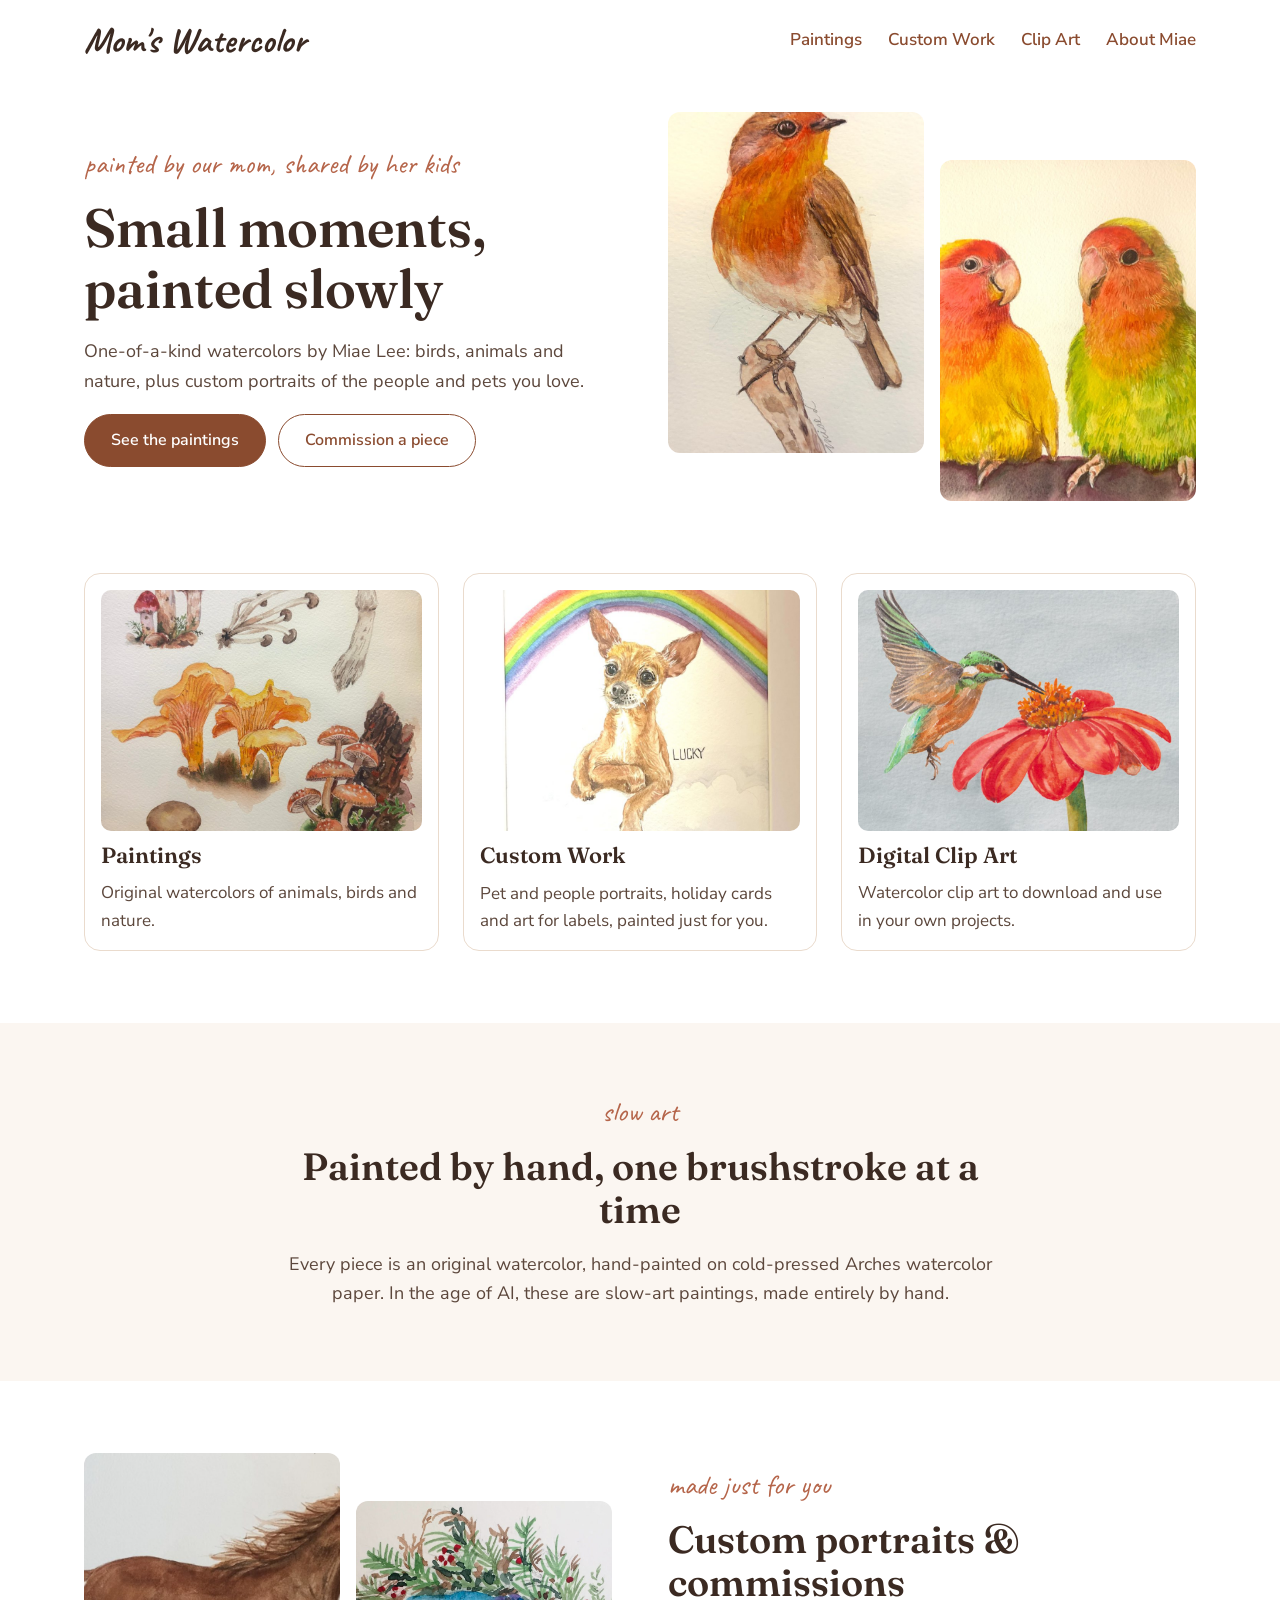
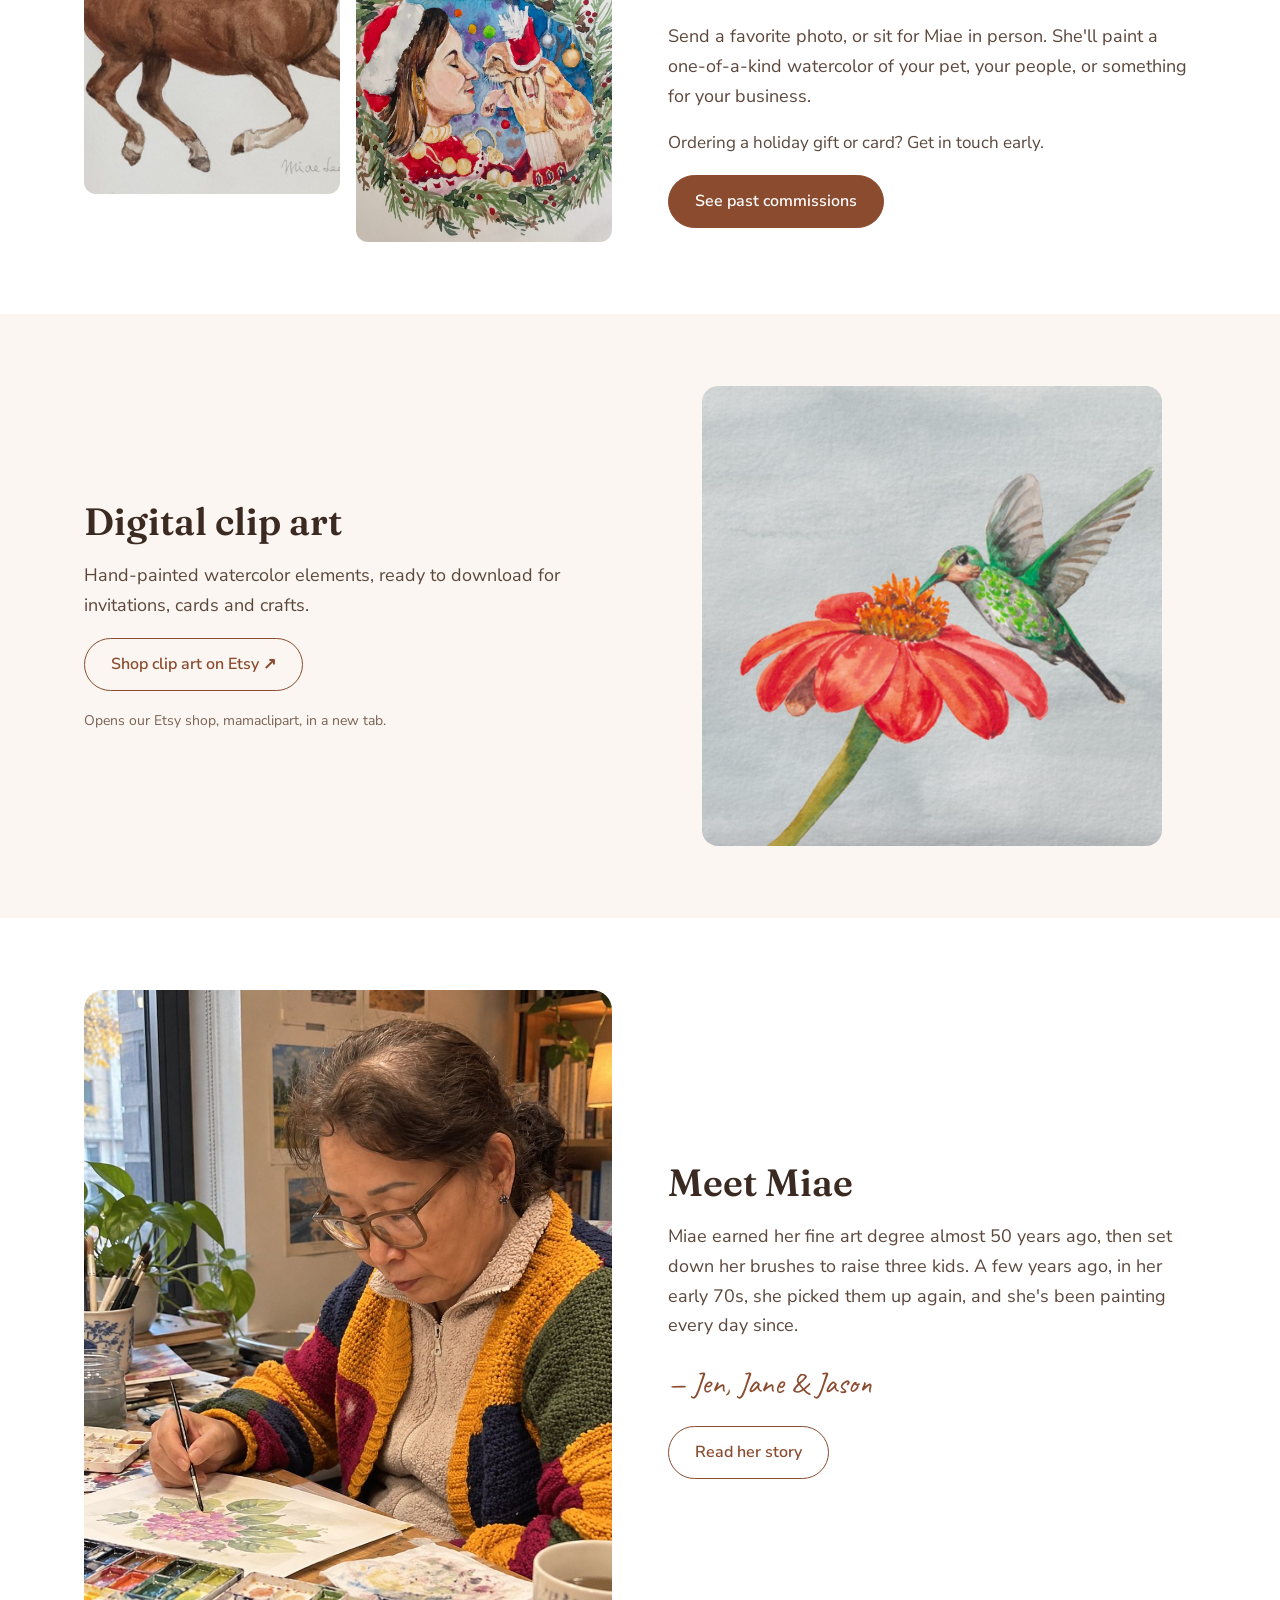
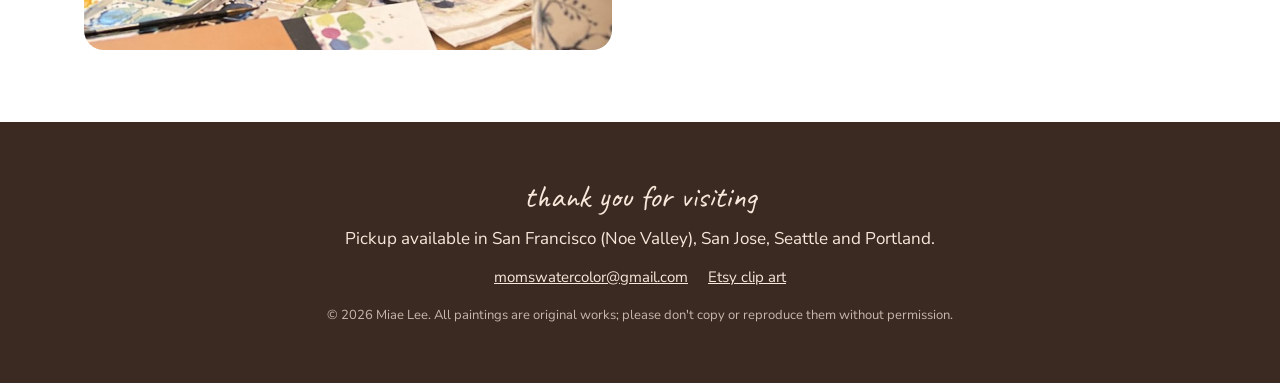
==== index.html @ 836afefa "Add files via upload" ====
<!doctype html>
<html lang="en">
<head>
<meta charset="utf-8">
<meta name="viewport" content="width=device-width, initial-scale=1">
<title>Mom's Watercolor · Hand-painted watercolors by Miae Lee</title>
<meta name="description" content="One-of-a-kind, hand-painted watercolors by Miae Lee: birds, animals and nature, plus custom pet portraits, people portraits and holiday cards.">
<meta property="og:title" content="Mom's Watercolor">
<meta property="og:description" content="Hand-painted watercolors and custom portraits by Miae Lee.">
<meta property="og:image" content="https://momswatercolor.com/images/share.jpg">
<meta property="og:url" content="https://momswatercolor.com/">
<link rel="icon" href="favicon.svg" type="image/svg+xml">
<link rel="preconnect" href="https://fonts.googleapis.com">
<link rel="preconnect" href="https://fonts.gstatic.com" crossorigin>
<link rel="stylesheet" href="https://fonts.googleapis.com/css2?family=Fraunces:opsz,wght@9..144,400;9..144,600&family=Nunito+Sans:wght@400;600;700&family=Caveat:wght@500;700&display=swap">
<link rel="stylesheet" href="css/style.css">
</head>
<body>
<header class="site-header">
  <div class="wrap">
    <a class="logo" href="index.html">Mom's Watercolor</a>
    <nav class="nav" aria-label="Main">
      <a href="paintings.html">Paintings</a>
      <a href="custom.html">Custom Work</a>
      <a href="index.html#clipart">Clip Art</a>
      <a href="about.html">About Miae</a>
    </nav>
  </div>
</header>

<main>
  <section class="section" style="padding-top: 32px">
    <div class="wrap split">
      <div class="stack">
        <div class="hand">painted by our mom, shared by her kids</div>
        <h1>Small moments, painted slowly</h1>
        <p class="lead">One-of-a-kind watercolors by Miae Lee: birds, animals and nature, plus custom portraits of the people and pets you love.</p>
        <div class="btns">
          <a class="btn" href="paintings.html">See the paintings</a>
          <a class="btn ghost" href="custom.html">Commission a piece</a>
        </div>
      </div>
      <div class="pair">
        <img src="images/robin.jpg" alt="Watercolor of a robin perched on a branch">
        <img src="images/lovebirds.jpg" alt="Watercolor portrait of two pet lovebirds">
      </div>
    </div>
  </section>

  <section class="section" style="padding-top: 0">
    <div class="wrap cards">
      <a class="card" href="paintings.html">
        <img src="images/mushroom-study.jpg" alt="Watercolor mushroom study" loading="lazy">
        <h3>Paintings</h3>
        <p>Original watercolors of animals, birds and nature.</p>
      </a>
      <a class="card" href="custom.html">
        <img src="images/lucky-memorial-portrait.jpg" alt="Watercolor memorial portrait of Lucky, a chihuahua" loading="lazy">
        <h3>Custom Work</h3>
        <p>Pet and people portraits, holiday cards and art for labels, painted just for you.</p>
      </a>
      <a class="card" href="#clipart">
        <img src="images/hummingbird-2.jpg" alt="Watercolor of a hummingbird and an orange zinnia" loading="lazy">
        <h3>Digital Clip Art</h3>
        <p>Watercolor clip art to download and use in your own projects.</p>
      </a>
    </div>
  </section>

  <section class="section tint band">
    <div class="wrap stack" style="align-items: center">
      <div class="hand">slow art</div>
      <h2>Painted by hand, one brushstroke at a time</h2>
      <p class="lead">Every piece is an original watercolor, hand-painted on cold-pressed Arches watercolor paper. In the age of AI, these are slow-art paintings, made entirely by hand.</p>
    </div>
  </section>

  <section class="section">
    <div class="wrap split">
      <div class="pair">
        <img src="images/chestnut-horse.jpg" alt="Commissioned watercolor of a chestnut horse galloping" loading="lazy">
        <img src="images/woman-and-her-cat.jpg" alt="Commissioned watercolor of a woman with her cat in a holiday wreath" loading="lazy">
      </div>
      <div class="stack">
        <div class="hand">made just for you</div>
        <h2>Custom portraits &amp; commissions</h2>
        <p class="lead">Send a favorite photo, or sit for Miae in person. She'll paint a one-of-a-kind watercolor of your pet, your people, or something for your business.</p>
        <p class="muted">Ordering a holiday gift or card? Get in touch early.</p>
        <div class="btns"><a class="btn" href="custom.html">See past commissions</a></div>
      </div>
    </div>
  </section>

  <section id="clipart" class="section tint">
    <div class="wrap split">
      <div class="stack">
        <h2>Digital clip art</h2>
        <p class="lead">Hand-painted watercolor elements, ready to download for invitations, cards and crafts.</p>
        <div class="btns"><a class="btn ghost" href="https://etsy.com/shop/mamaclipart" target="_blank" rel="noopener">Shop clip art on Etsy ↗</a></div>
        <p class="small">Opens our Etsy shop, mamaclipart, in a new tab.</p>
      </div>
      <img src="images/hummingbird-1.jpg" alt="Watercolor hummingbird feeding at a zinnia" loading="lazy" style="border-radius: 16px; width: 100%; max-width: 460px; justify-self: center">
    </div>
  </section>

  <section class="section">
    <div class="wrap split">
      <img class="portrait" src="images/miae-painting.jpg" alt="Miae Lee painting a purple hydrangea in watercolor at her studio table" loading="lazy">
      <div class="stack">
        <h2>Meet Miae</h2>
        <p class="lead">Miae earned her fine art degree almost 50 years ago, then set down her brushes to raise three kids. A few years ago, in her early 70s, she picked them up again, and she's been painting every day since.</p>
        <div class="signoff">— Jen, Jane &amp; Jason</div>
        <div class="btns"><a class="btn ghost" href="about.html">Read her story</a></div>
      </div>
    </div>
  </section>
</main>

<footer class="site-footer">
  <div class="wrap">
    <div class="hand">thank you for visiting</div>
    <p style="margin-top: 8px">Pickup available in San Francisco (Noe Valley), San Jose, Seattle and Portland.</p>
    <div class="links">
      <a href="mailto:momswatercolor@gmail.com">momswatercolor@gmail.com</a>
      <a href="https://etsy.com/shop/mamaclipart" target="_blank" rel="noopener">Etsy clip art</a>
    </div>
    <p class="copy">© <span id="year">2026</span> Miae Lee. All paintings are original works; please don't copy or reproduce them without permission.</p>
  </div>
</footer>
<script src="js/main.js"></script>
</body>
</html>
---- css/style.css ----
/* Mom's Watercolor — shared styles */
:root {
  --ink: #3B2A22;
  --ink-soft: #5C473C;
  --ink-muted: #7A6255;
  --clay: #8A4B2F;
  --clay-dark: #6B3620;
  --accent: #B5654A;
  --line: #EADBCD;
  --tint: #FBF6F1;
  --white: #FFFFFF;
  --radius: 16px;
  --serif: 'Fraunces', Georgia, serif;
  --sans: 'Nunito Sans', 'Helvetica Neue', sans-serif;
  --hand: 'Caveat', cursive;
}

* { box-sizing: border-box; }
html { scroll-behavior: smooth; }
body {
  margin: 0;
  background: var(--white);
  color: var(--ink);
  font-family: var(--sans);
  font-size: 17px;
  line-height: 1.65;
  -webkit-font-smoothing: antialiased;
}
img { max-width: 100%; display: block; }
a { color: var(--clay); }
a:hover { color: var(--clay-dark); }
h1, h2, h3 { font-family: var(--serif); font-weight: 600; line-height: 1.12; margin: 0; }
h1 { font-size: clamp(36px, 6vw, 54px); }
h2 { font-size: clamp(28px, 4vw, 38px); }
h3 { font-size: 22px; }
p { margin: 0; }

.wrap { max-width: 1160px; margin: 0 auto; padding: 0 24px; }
.section { padding: 72px 0; }
.tint { background: var(--tint); }
.hand { font-family: var(--hand); font-size: 28px; color: var(--accent); line-height: 1.2; }
.lead { font-size: 18px; color: var(--ink-soft); }
.muted { color: var(--ink-soft); }
.small { font-size: 14px; color: var(--ink-muted); }
.stack { display: flex; flex-direction: column; gap: 18px; }

/* Header */
.site-header .wrap {
  display: flex; flex-wrap: wrap; gap: 12px 28px;
  justify-content: space-between; align-items: center;
  padding-top: 20px; padding-bottom: 20px;
}
.logo {
  font-family: var(--hand); font-weight: 700; font-size: 36px;
  color: var(--ink); text-decoration: none; line-height: 1;
}
.logo:hover { color: var(--ink); }
.nav { display: flex; flex-wrap: wrap; gap: 8px 26px; font-weight: 600; }
.nav a { text-decoration: none; padding: 6px 0; }
.nav a[aria-current="page"] { text-decoration: underline; text-underline-offset: 6px; }

/* Buttons */
.btns { display: flex; flex-wrap: wrap; gap: 12px; }
.btn {
  display: inline-flex; align-items: center; justify-content: center;
  min-height: 48px; padding: 12px 26px; border-radius: 999px;
  background: var(--clay); color: var(--white);
  font-weight: 600; text-decoration: none; border: 1.5px solid var(--clay);
  font-family: var(--sans); font-size: 16px; cursor: pointer;
}
.btn:hover { background: var(--clay-dark); border-color: var(--clay-dark); color: var(--white); }
.btn.ghost { background: transparent; color: var(--clay); }
.btn.ghost:hover { background: var(--clay); color: var(--white); }

/* Layout helpers */
.split {
  display: grid; gap: 56px; align-items: center;
  grid-template-columns: repeat(auto-fit, minmax(300px, 1fr));
}
.pair { display: grid; grid-template-columns: 1fr 1fr; gap: 16px; align-items: start; }
.pair img { width: 100%; aspect-ratio: 3 / 4; object-fit: cover; border-radius: 12px; }
.pair img:nth-child(2) { margin-top: 48px; }
.cards {
  display: grid; gap: 24px;
  grid-template-columns: repeat(auto-fit, minmax(250px, 1fr));
}
.card {
  border: 1px solid var(--line); border-radius: var(--radius); padding: 16px;
  display: flex; flex-direction: column; gap: 12px;
  background: var(--white); color: var(--ink); text-decoration: none;
}
a.card:hover { color: var(--ink); border-color: #D9C3B0; }
.card img { width: 100%; aspect-ratio: 4 / 3; object-fit: cover; border-radius: 10px; }
.card p { color: var(--ink-soft); line-height: 1.6; flex-grow: 1; }
.card .price { font-weight: 700; }
.section-head {
  display: flex; flex-wrap: wrap; gap: 16px;
  justify-content: space-between; align-items: center; margin-bottom: 32px;
}

/* Slow-art band */
.band { text-align: center; }
.band .wrap { max-width: 760px; }

/* Filter pills */
.filters { display: flex; flex-wrap: wrap; gap: 8px; }
.pill {
  min-height: 44px; padding: 0 16px; border-radius: 999px;
  border: 1.5px solid var(--clay); background: var(--white); color: var(--clay);
  font-family: var(--sans); font-size: 15px; font-weight: 600; cursor: pointer;
}
.pill[aria-pressed="true"] { background: var(--clay); color: var(--white); }

/* Masonry gallery */
.gallery { column-width: 250px; column-gap: 24px; }
.piece {
  margin: 0 0 24px; break-inside: avoid;
  background: var(--white); border: 1px solid var(--line); border-radius: var(--radius);
  padding: 12px; display: flex; flex-direction: column; gap: 10px;
}
.piece button.zoom { padding: 0; border: 0; background: none; cursor: zoom-in; display: block; width: 100%; }
.piece img { width: 100%; height: auto; border-radius: 10px; }
.piece figcaption { display: flex; flex-direction: column; gap: 4px; }
.piece .title { font-family: var(--serif); font-size: 18px; }
.piece .caption { font-size: 14px; line-height: 1.5; color: var(--ink-soft); }
.badge {
  align-self: flex-start; font-size: 12px; font-weight: 700; letter-spacing: 0.04em;
  padding: 4px 10px; border-radius: 999px; background: var(--tint); color: var(--ink);
  border: 1px solid var(--line);
}
.piece .btn { min-height: 44px; padding: 10px 18px; font-size: 15px; margin-top: 4px; }

/* Steps */
.steps { display: grid; gap: 24px; grid-template-columns: repeat(auto-fit, minmax(220px, 1fr)); }
.step { border: 1px solid var(--line); border-radius: var(--radius); padding: 24px; display: flex; flex-direction: column; gap: 10px; background: var(--white); }
.step .num {
  width: 44px; height: 44px; border-radius: 50%; background: #F1D9C6;
  display: flex; align-items: center; justify-content: center;
  font-family: var(--serif); font-weight: 600; font-size: 20px;
}
.step h3 { font-size: 20px; }
.step p { color: var(--ink-soft); line-height: 1.6; }

/* About */
.portrait { width: 100%; aspect-ratio: 4 / 5; object-fit: cover; object-position: center 30%; border-radius: 20px; }
.prose { max-width: 680px; display: flex; flex-direction: column; gap: 18px; font-size: 18px; color: var(--ink-soft); }
.signoff { font-family: var(--hand); font-size: 30px; color: var(--clay); }
.facts { display: grid; gap: 16px; grid-template-columns: repeat(auto-fit, minmax(220px, 1fr)); }
.fact { border: 1px solid var(--line); border-radius: var(--radius); padding: 20px; background: var(--white); }
.fact strong { display: block; font-family: var(--serif); font-size: 19px; margin-bottom: 6px; }
.fact span { color: var(--ink-soft); font-size: 15px; line-height: 1.6; }

/* Pickup */
.pickup { display: flex; flex-wrap: wrap; gap: 10px; justify-content: center; margin-top: 8px; }
.pickup span { border: 1px solid var(--line); background: var(--white); border-radius: 999px; padding: 8px 16px; font-weight: 600; font-size: 15px; }

/* Footer */
.site-footer { background: var(--ink); color: #F6E8DA; padding: 56px 0; text-align: center; }
.site-footer .hand { color: #F6E8DA; font-size: 32px; }
.site-footer a { color: #F6E8DA; }
.site-footer .links { display: flex; flex-wrap: wrap; gap: 8px 20px; justify-content: center; margin-top: 12px; font-size: 15px; }
.site-footer .copy { margin-top: 16px; font-size: 13px; opacity: 0.75; }

/* Lightbox */
dialog.lightbox {
  border: 0; padding: 0; background: transparent; max-width: min(92vw, 1100px); max-height: 92vh;
}
dialog.lightbox::backdrop { background: rgba(30, 20, 15, 0.82); }
dialog.lightbox img { max-height: 80vh; width: auto; margin: 0 auto; border-radius: 10px; }
dialog.lightbox p { color: #FFFFFF; text-align: center; margin-top: 12px; font-size: 15px; }
dialog.lightbox .close {
  position: absolute; top: 8px; right: 8px; width: 44px; height: 44px; border-radius: 50%;
  border: 0; background: rgba(255,255,255,0.92); color: var(--ink); font-size: 24px; cursor: pointer; line-height: 1;
}

@media (max-width: 600px) {
  .section { padding: 56px 0; }
  .logo { font-size: 32px; }
  .nav { gap: 4px 18px; font-size: 15px; }
  .pair img:nth-child(2) { margin-top: 24px; }
}
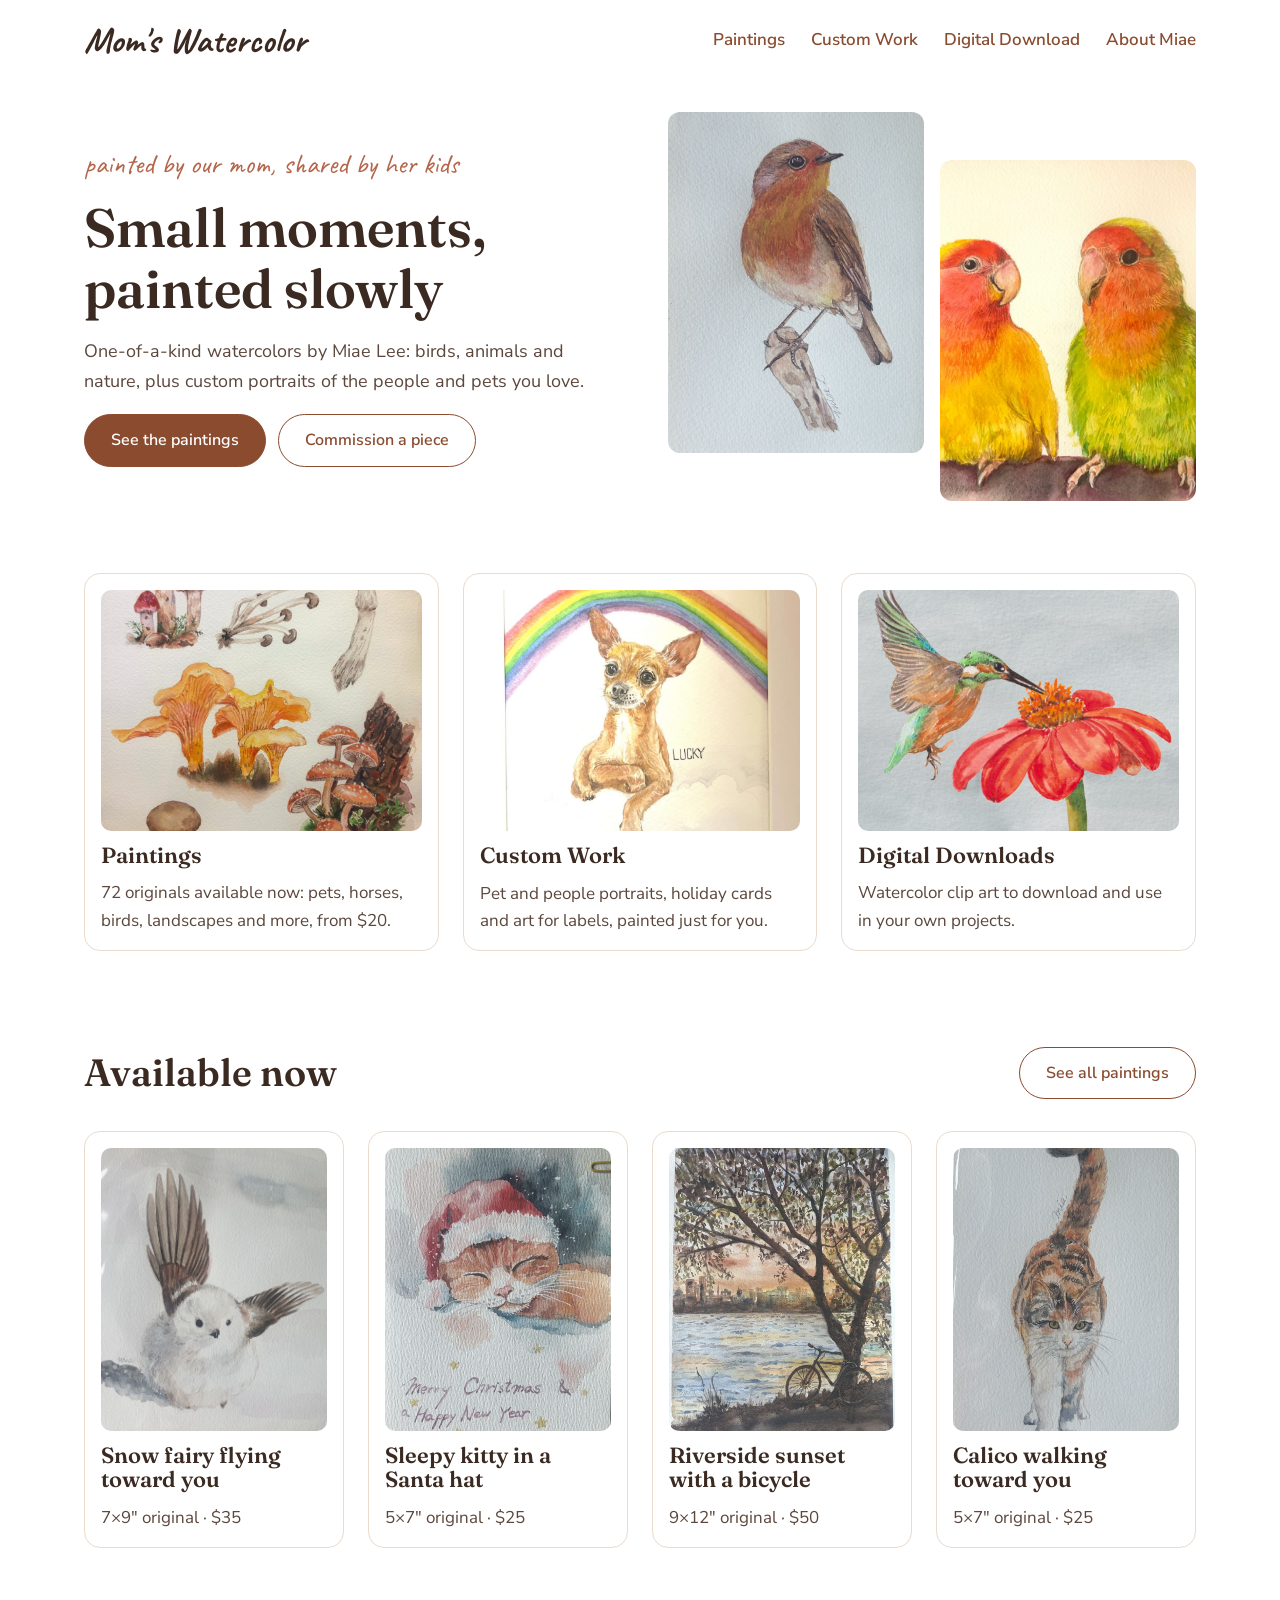
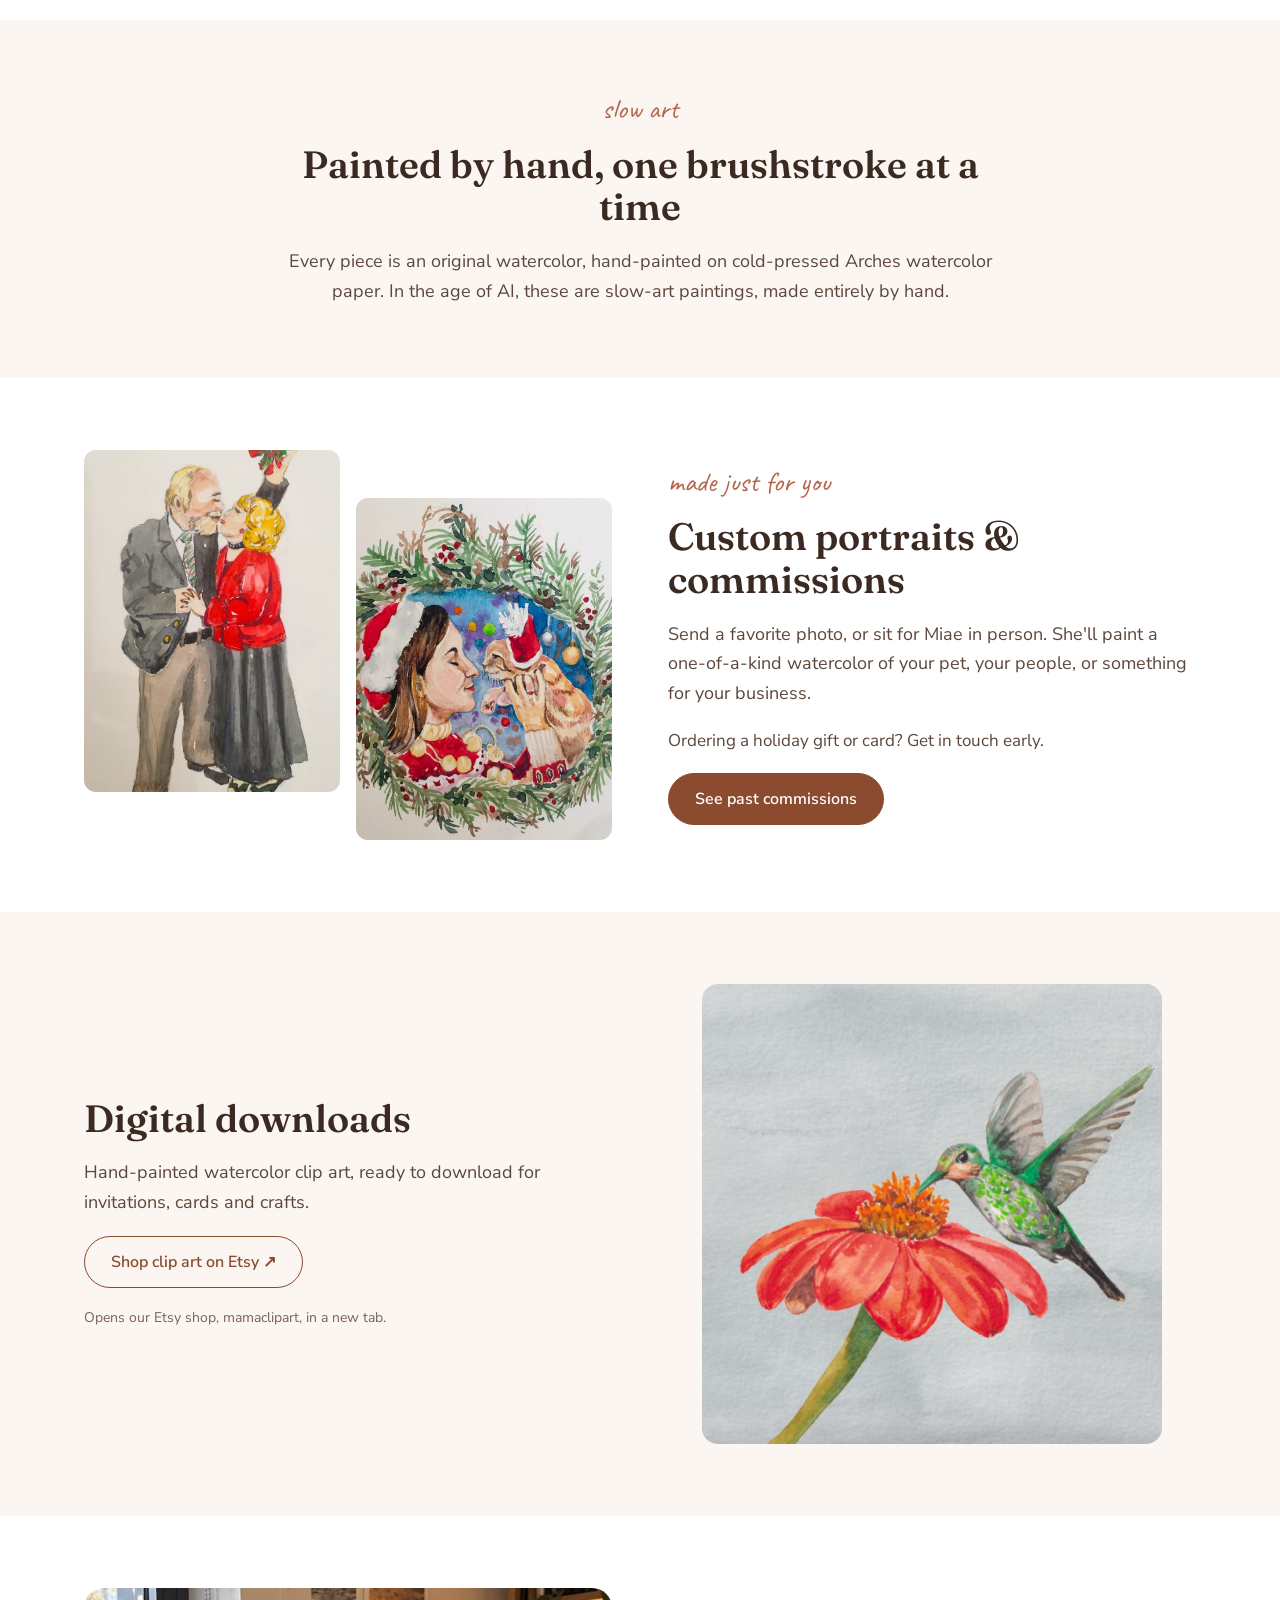
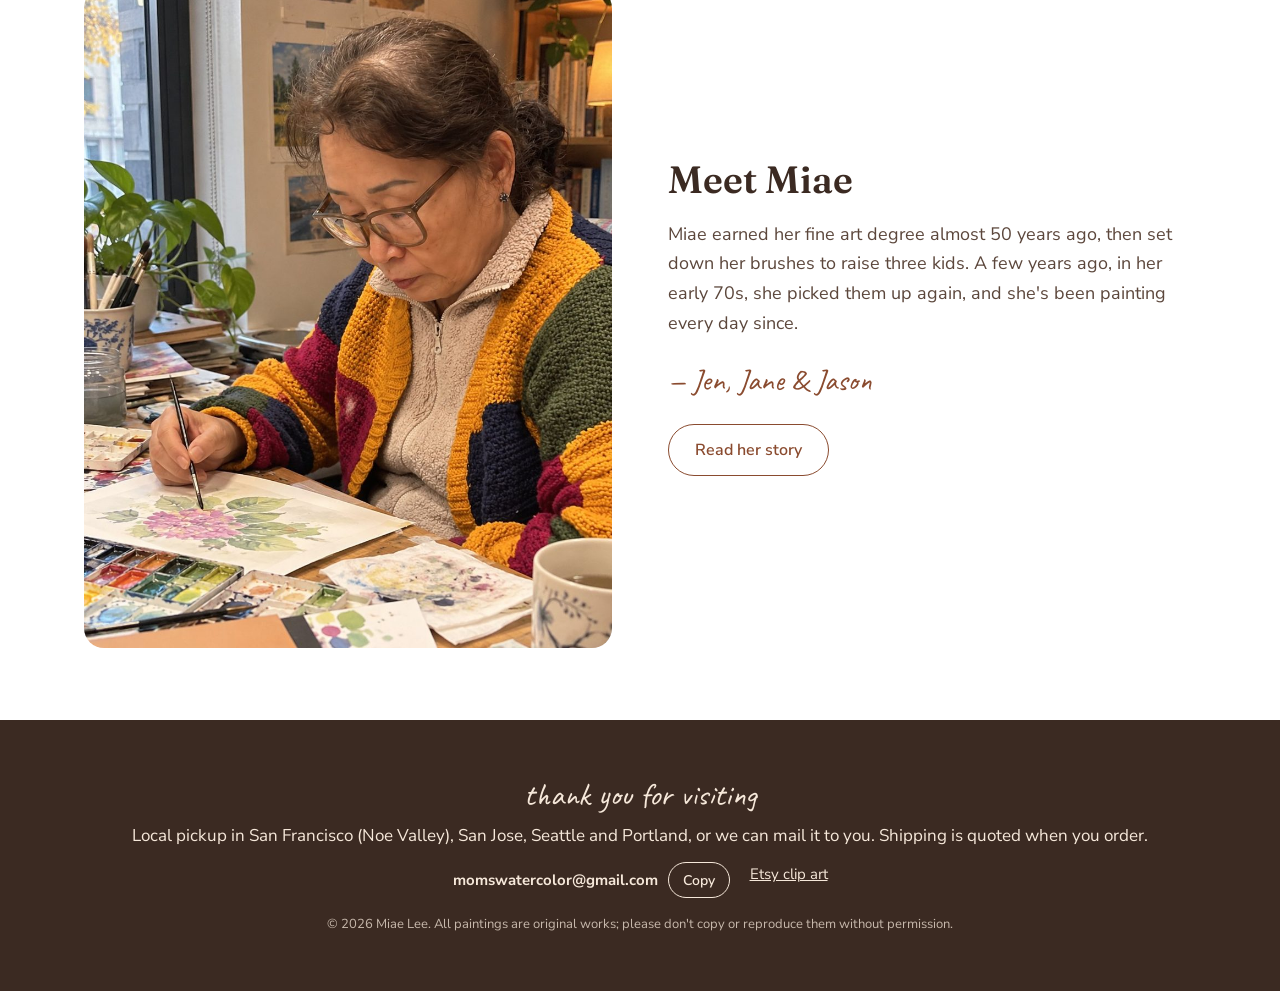
==== commit 9a9ececd: "Add files via upload" ====
--- a/index.html
+++ b/index.html
@@ -22,7 +22,7 @@
     <nav class="nav" aria-label="Main">
       <a href="paintings.html">Paintings</a>
       <a href="custom.html">Custom Work</a>
-      <a href="index.html#clipart">Clip Art</a>
+      <a href="index.html#digital">Digital Download</a>
       <a href="about.html">About Miae</a>
     </nav>
   </div>
@@ -52,18 +52,33 @@
       <a class="card" href="paintings.html">
         <img src="images/mushroom-study.jpg" alt="Watercolor mushroom study" loading="lazy">
         <h3>Paintings</h3>
-        <p>Original watercolors of animals, birds and nature.</p>
+        <p>72 originals available now: pets, horses, birds, landscapes and more, from $20.</p>
       </a>
       <a class="card" href="custom.html">
         <img src="images/lucky-memorial-portrait.jpg" alt="Watercolor memorial portrait of Lucky, a chihuahua" loading="lazy">
         <h3>Custom Work</h3>
         <p>Pet and people portraits, holiday cards and art for labels, painted just for you.</p>
       </a>
-      <a class="card" href="#clipart">
+      <a class="card" href="#digital">
         <img src="images/hummingbird-2.jpg" alt="Watercolor of a hummingbird and an orange zinnia" loading="lazy">
-        <h3>Digital Clip Art</h3>
+        <h3>Digital Downloads</h3>
         <p>Watercolor clip art to download and use in your own projects.</p>
       </a>
+    </div>
+  </section>
+
+  <section class="section" style="padding-top: 24px">
+    <div class="wrap">
+      <div class="section-head">
+        <h2>Available now</h2>
+        <a class="btn ghost" href="paintings.html">See all paintings</a>
+      </div>
+      <div class="cards">
+        <a class="card" href="paintings.html"><img src="images/snow-fairy-flying.jpg" alt="Watercolor of a fluffy long-tailed tit flying forward" loading="lazy" style="aspect-ratio: 4 / 5"><h3>Snow fairy flying toward you</h3><p>7×9" original · $35</p></a>
+        <a class="card" href="paintings.html"><img src="images/santa-hat-kitty.jpg" alt="Watercolor of a sleeping orange cat in a Santa hat" loading="lazy" style="aspect-ratio: 4 / 5"><h3>Sleepy kitty in a Santa hat</h3><p>5×7" original · $25</p></a>
+        <a class="card" href="paintings.html"><img src="images/riverside-bicycle.jpg" alt="Watercolor of a bicycle under a tree by a river at sunset" loading="lazy" style="aspect-ratio: 4 / 5"><h3>Riverside sunset with a bicycle</h3><p>9×12" original · $50</p></a>
+        <a class="card" href="paintings.html"><img src="images/calico-walking.jpg" alt="Watercolor of a calico cat walking forward" loading="lazy" style="aspect-ratio: 4 / 5"><h3>Calico walking toward you</h3><p>5×7" original · $25</p></a>
+      </div>
     </div>
   </section>
 
@@ -78,7 +93,7 @@
   <section class="section">
     <div class="wrap split">
       <div class="pair">
-        <img src="images/chestnut-horse.jpg" alt="Commissioned watercolor of a chestnut horse galloping" loading="lazy">
+        <img src="images/under-the-mistletoe.jpg" alt="Commissioned watercolor of a couple under mistletoe" loading="lazy">
         <img src="images/woman-and-her-cat.jpg" alt="Commissioned watercolor of a woman with her cat in a holiday wreath" loading="lazy">
       </div>
       <div class="stack">
@@ -91,11 +106,11 @@
     </div>
   </section>
 
-  <section id="clipart" class="section tint">
+  <section id="digital" class="section tint">
     <div class="wrap split">
       <div class="stack">
-        <h2>Digital clip art</h2>
-        <p class="lead">Hand-painted watercolor elements, ready to download for invitations, cards and crafts.</p>
+        <h2>Digital downloads</h2>
+        <p class="lead">Hand-painted watercolor clip art, ready to download for invitations, cards and crafts.</p>
         <div class="btns"><a class="btn ghost" href="https://etsy.com/shop/mamaclipart" target="_blank" rel="noopener">Shop clip art on Etsy ↗</a></div>
         <p class="small">Opens our Etsy shop, mamaclipart, in a new tab.</p>
       </div>
@@ -119,9 +134,9 @@
 <footer class="site-footer">
   <div class="wrap">
     <div class="hand">thank you for visiting</div>
-    <p style="margin-top: 8px">Pickup available in San Francisco (Noe Valley), San Jose, Seattle and Portland.</p>
+    <p style="margin-top: 8px">Local pickup in San Francisco (Noe Valley), San Jose, Seattle and Portland, or we can mail it to you. Shipping is quoted when you order.</p>
     <div class="links">
-      <a href="mailto:momswatercolor@gmail.com">momswatercolor@gmail.com</a>
+      <span data-email>momswatercolor@gmail.com</span>
       <a href="https://etsy.com/shop/mamaclipart" target="_blank" rel="noopener">Etsy clip art</a>
     </div>
     <p class="copy">© <span id="year">2026</span> Miae Lee. All paintings are original works; please don't copy or reproduce them without permission.</p>
--- a/css/style.css
+++ b/css/style.css
@@ -129,6 +129,26 @@
   border: 1px solid var(--line);
 }
 .piece .btn { min-height: 44px; padding: 10px 18px; font-size: 15px; margin-top: 4px; }
+.badges { display: flex; flex-wrap: wrap; gap: 6px; }
+.badge.ok { background: #E7F0E3; border-color: #C9DCC2; color: #2F5A2A; }
+.badge.sold { background: #F3EEEA; color: var(--ink-muted); }
+.prices { display: flex; flex-direction: column; border-top: 1px solid var(--line); }
+.prices div { display: flex; justify-content: space-between; padding: 8px 0; border-bottom: 1px solid var(--line); font-size: 15px; }
+.piece a.small { text-decoration: underline; text-underline-offset: 3px; }
+.filter-label { font-size: 14px; font-weight: 700; color: var(--ink-muted); margin: 0 0 8px; }
+
+/* Email + copy button */
+[data-email] { display: inline-flex; flex-wrap: wrap; align-items: center; gap: 10px; justify-content: center; }
+.email-text { font-weight: 700; user-select: all; -webkit-user-select: all; }
+.copy-btn {
+  min-height: 36px; padding: 0 14px; border-radius: 999px; cursor: pointer;
+  border: 1.5px solid currentColor; background: transparent; color: inherit;
+  font-family: var(--sans); font-size: 14px; font-weight: 600;
+}
+.email-box {
+  display: inline-flex; padding: 14px 20px; border-radius: 14px; background: var(--white);
+  border: 1px solid var(--line); color: var(--ink); font-size: 18px;
+}
 
 /* Steps */
 .steps { display: grid; gap: 24px; grid-template-columns: repeat(auto-fit, minmax(220px, 1fr)); }
